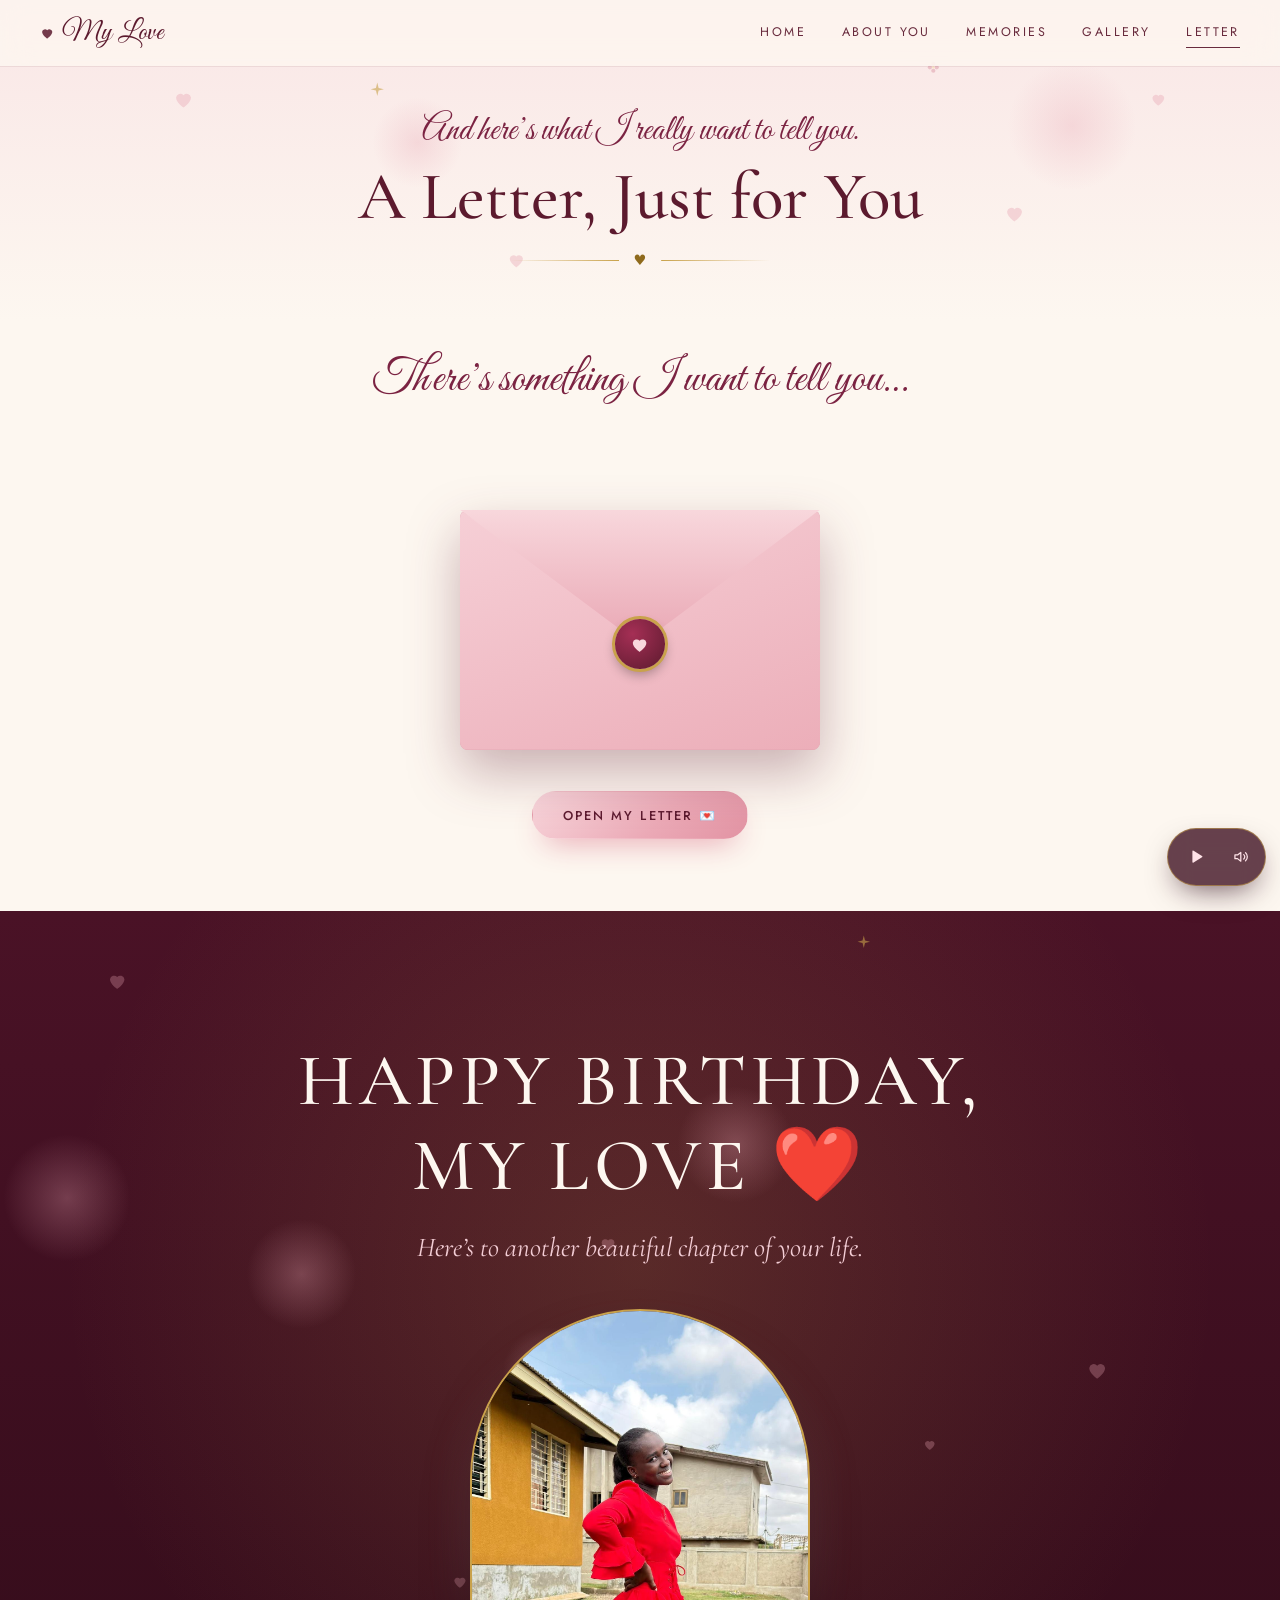
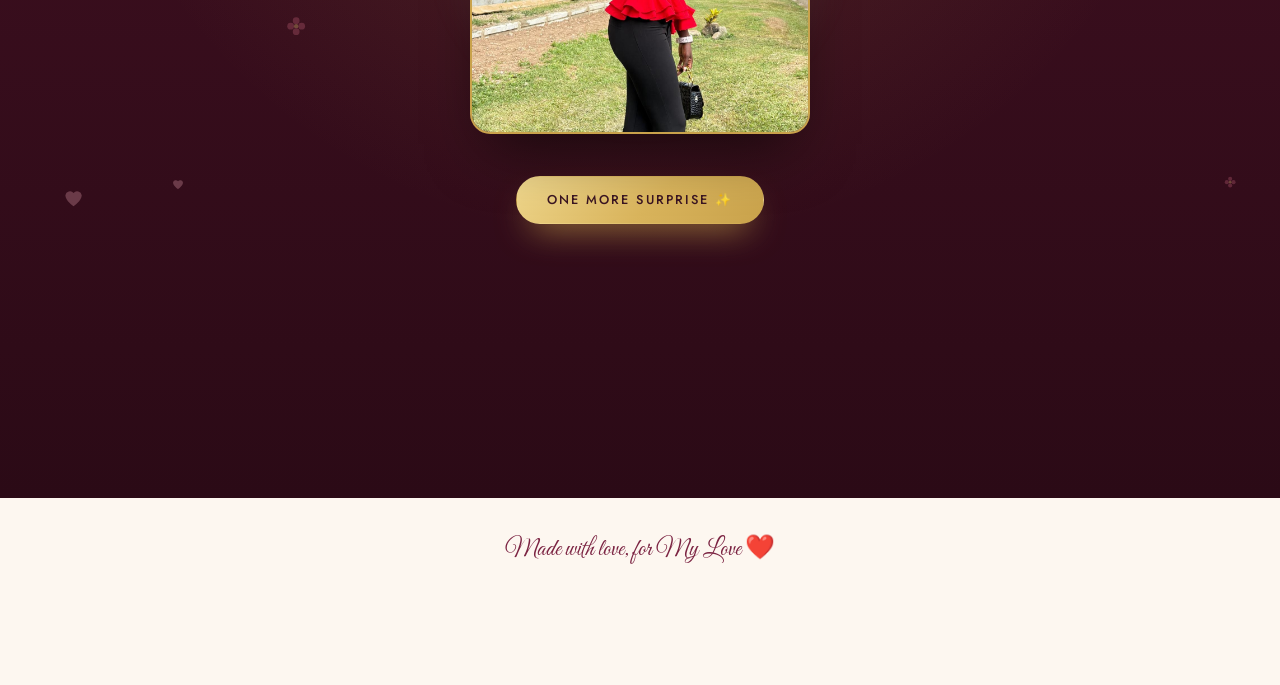
==== letter.html @ f504a747 "Initial commit" ====
<!DOCTYPE html>
<html lang="en">
<head>
  <meta charset="utf-8">
  <meta name="viewport" content="width=device-width, initial-scale=1, viewport-fit=cover">
  <title>A Letter For You 💌</title>
  <meta name="description" content="A letter, just for you.">
  <meta name="theme-color" content="#5c1a2e">
  <meta name="robots" content="noindex, nofollow"><!-- a private gift: keep it out of search engines -->
  <link rel="icon" href="data:image/svg+xml,%3Csvg xmlns='http://www.w3.org/2000/svg' viewBox='0 0 24 24'%3E%3Cpath fill='%237b2342' d='M12 21s-8.5-5.6-8.5-11.4A4.9 4.9 0 0 1 12 7.2a4.9 4.9 0 0 1 8.5 2.4C20.5 15.4 12 21 12 21z'/%3E%3C/svg%3E">
  <link rel="preconnect" href="https://fonts.googleapis.com">
  <link rel="preconnect" href="https://fonts.gstatic.com" crossorigin>
  <link href="https://fonts.googleapis.com/css2?family=Cormorant+Garamond:ital,wght@0,400;0,500;0,600;1,400;1,500&amp;family=Great+Vibes&amp;family=Jost:wght@300;400;500&amp;display=swap" rel="stylesheet">
  <link rel="stylesheet" href="css/style.css">
  <script>
    /* Runs before first paint so the page never flashes the wrong state. */
    (function (d) {
      d.classList.add('js');
      try { if (sessionStorage.getItem('bdayOpened') === '1') d.classList.add('is-open'); } catch (e) {}
    })(document.documentElement);
  </script>
</head>
<body data-page="letter">
  <a class="skip-link" href="#main">Skip to content</a>

  <header class="site-header" id="siteHeader">
    <div class="site-header__inner">
      <a class="brand" href="index.html" aria-label="Home"><svg viewBox="0 0 24 24" aria-hidden="true" focusable="false"><path d="M12 21s-8.5-5.6-8.5-11.4A4.9 4.9 0 0 1 12 7.2a4.9 4.9 0 0 1 8.5 2.4C20.5 15.4 12 21 12 21z"/></svg><span data-name>My Love</span></a>
      <button class="menu-btn" id="menuBtn" type="button" aria-label="Open menu" aria-expanded="false" aria-controls="siteNav"><span></span><span></span></button>
      <nav class="site-nav" id="siteNav" aria-label="Main">
        <ul>
          <li><a href="index.html">Home</a></li>
          <li><a href="index.html#about">About You</a></li>
          <li><a href="memories.html">Memories</a></li>
          <li><a href="gallery.html">Gallery</a></li>
          <li><a href="letter.html" aria-current="page">Letter</a></li>
        </ul>
      </nav>
    </div>
  </header>

  <main id="main" tabindex="-1">

    <section class="page-head" aria-labelledby="pageTitle">
      <div class="ambient" data-ambient="8" aria-hidden="true"></div>
      <div class="container">
        <p class="kicker">And here’s what I really want to tell you.</p>
        <h1 id="pageTitle">A Letter, Just for You</h1>
        <div class="divider" aria-hidden="true">♥</div>
      </div>
    </section>

    <section class="letter-stage container" aria-label="Love letter">
      <div class="envelope-wrap" id="envelopeWrap">
        <p class="letter-prompt script">There’s something I want to tell you…</p>
        <div class="envelope" id="envelope" aria-hidden="true">
          <div class="envelope__back"></div>
          <div class="envelope__letter"></div>
          <div class="envelope__front"></div>
          <div class="envelope__flap"></div>
          <div class="envelope__seal"><svg viewBox="0 0 24 24" aria-hidden="true" focusable="false"><path d="M12 21s-8.5-5.6-8.5-11.4A4.9 4.9 0 0 1 12 7.2a4.9 4.9 0 0 1 8.5 2.4C20.5 15.4 12 21 12 21z"/></svg></div>
        </div>
        <button class="btn btn--primary" id="openLetterBtn" type="button" aria-expanded="false" aria-controls="letterPaper">Open My Letter 💌</button>
      </div>

      <article class="letter-paper paper" id="letterPaper" tabindex="-1" aria-label="Your letter" hidden>
        <!-- ✏️✏️✏️ EDIT YOUR LETTER HERE ✏️✏️✏️
             The text below is only a placeholder — replace it with your own personal message.
             • Each <p> is one paragraph (keep the class names on the greeting / closing / sign-off).
             • Add or remove <p> lines freely.  It is revealed word by word when she opens the letter. -->
        <div class="letter__body" id="letterBody">
          <p class="letter__greeting">My love,</p>
          <p>Happy Birthday to someone who means so much to me…</p>
          <p>I hope this new chapter of your life brings you happiness, growth, peace and everything your heart deserves.</p>
          <p>Thank you for being you.</p>
          <p class="letter__closing">Happy Birthday, beautiful. ❤️</p>
          <p class="letter__sign script">Forever yours, <span data-from>Kobby</span></p>
        </div>
        <!-- /EDIT YOUR LETTER -->
        <p class="todo-note">✏️ <strong>Note to you:</strong> this is placeholder text. Replace it with your own message in <code>letter.html</code> (search for “EDIT YOUR LETTER HERE”). This note disappears when you set <code>showEditNotes: false</code> in <code>js/script.js</code>.</p>
      </article>
    </section>

    <!-- ============ FINALE ============ -->
    <section class="finale" id="finale" aria-labelledby="finaleTitle">
      <div class="ambient" data-ambient="14" aria-hidden="true"></div>
      <div class="container finale__inner">
        <h2 class="finale__title" id="finaleTitle">Happy Birthday, <span data-name>My Love</span> ❤️</h2>
        <p class="finale__sub">Here’s to another beautiful chapter of your life.</p>
        <figure class="finale__photo reveal">
          <!-- ✏️ FINALE PHOTO: her best photograph (assets/images/hero.jpg by default) -->
          <img src="assets/images/hero.jpg" width="1200" height="2133" loading="lazy" decoding="async"
               alt="Her smiling over her shoulder in a red ruffled top, standing on a sunny lawn">
        </figure>
        <button class="btn btn--gold" id="finaleBtn" type="button">One More Surprise ✨</button>
        <!-- ✏️ EDIT the final message in data-message -->
        <p class="finale__msg" id="finaleMsg" aria-live="polite" data-message="I hope you know just how special you are to me. ❤️"></p>
      </div>
    </section>
  </main>

  <footer class="site-footer">
    <p class="script">Made with love, for <span data-name>My Love</span> ❤️</p>
  </footer>

  <!-- effects layers + music (shared by every page) -->
  <div class="fx" id="fx" aria-hidden="true"></div>
  <canvas id="confetti" aria-hidden="true"></canvas>

  <div class="music" id="music" role="group" aria-label="Background music">
    <button class="music__toggle" id="musicToggle" type="button" aria-label="Play music" aria-pressed="false">
      <span class="music__ring"></span><span class="music__ring"></span>
      <svg class="i-play" viewBox="0 0 24 24" aria-hidden="true" focusable="false"><path d="M8 5.5v13a1 1 0 0 0 1.5.86l10.5-6.5a1 1 0 0 0 0-1.72L9.5 4.64A1 1 0 0 0 8 5.5z"/></svg>
      <svg class="i-pause" viewBox="0 0 24 24" aria-hidden="true" focusable="false"><rect x="6" y="5" width="4.2" height="14" rx="1.2"/><rect x="13.8" y="5" width="4.2" height="14" rx="1.2"/></svg>
    </button>
    <button class="music__mute" id="musicMute" type="button" aria-label="Mute music" aria-pressed="false">
      <svg class="i-vol" viewBox="0 0 24 24" aria-hidden="true" focusable="false"><path d="M4 9.5v5h3.5l4.5 3.5V6L7.5 9.5H4z"/><path d="M16 9a4 4 0 0 1 0 6M18.5 6.5a7.5 7.5 0 0 1 0 11"/></svg>
      <svg class="i-mute" viewBox="0 0 24 24" aria-hidden="true" focusable="false"><path d="M4 9.5v5h3.5l4.5 3.5V6L7.5 9.5H4z"/><path d="M16 9.5l5 5M21 9.5l-5 5"/></svg>
    </button>
  </div>

  <script src="js/script.js" defer></script>
</body>
</html>
---- css/style.css ----
/* ==========================================================================
   BIRTHDAY WEBSITE — STYLES
   --------------------------------------------------------------------------
   ✏️ CUSTOMISE COLOURS: change the variables in the :root block below
      (or override them from js/script.js → birthdayConfig.colors).
   Sections:
     1  Tokens        2  Base          3  Layout        4  Header & menu
     5  Buttons       6  Hero          7  Countdown     8  About
     9  Page heads    10 Timeline      11 Gallery       12 Lightbox
     13 Reasons       14 Love letter   15 Finale        16 Music button
     17 Effects       18 Reveal & page transitions       19 Reduced motion
   ========================================================================== */

/* 1 · TOKENS ------------------------------------------------------------ */
:root {
  /* ✏️ Palette */
  --blush: #f9e6e6;
  --rose: #e8a5b3;
  --rose-deep: #c9667d;
  --wine: #5c1a2e;
  --burgundy: #7b2342;
  --cream: #fdf7f0;
  --gold: #c9a24b;
  --gold-deep: #8f6a1c;

  --blush-soft: #fbeeee;
  --ink: #3a1522;
  --ink-soft: #6b4452;

  /* Type */
  --font-serif: "Cormorant Garamond", "Cormorant", Georgia, "Times New Roman", serif;
  --font-sans: "Jost", system-ui, -apple-system, "Segoe UI", Roboto, Helvetica, Arial, sans-serif;
  --font-script: "Great Vibes", "Snell Roundhand", "Apple Chancery", cursive;

  --radius: 20px;
  --shadow-soft: 0 10px 30px -14px rgba(92, 26, 46, 0.35);
  --shadow-lift: 0 26px 50px -20px rgba(92, 26, 46, 0.5);
  --ease: cubic-bezier(0.22, 0.7, 0.2, 1);
  --header-h: 4.25rem;
}

/* 2 · BASE -------------------------------------------------------------- */
*, *::before, *::after { box-sizing: border-box; }

html {
  -webkit-text-size-adjust: 100%;
  scroll-behavior: smooth;
  overflow-x: clip;
}
html.lb-open, html.menu-open { overflow: hidden; }

body {
  margin: 0;
  font-family: var(--font-sans);
  font-size: 1.0625rem;
  font-weight: 400;
  line-height: 1.7;
  color: var(--ink);
  background: var(--cream);
  overflow-x: clip;
  -webkit-font-smoothing: antialiased;
}

img { display: block; max-width: 100%; height: auto; }

h1, h2, h3 {
  margin: 0;
  font-family: var(--font-serif);
  font-weight: 500;
  line-height: 1.1;
  color: var(--wine);
  text-wrap: balance;
}
p { margin: 0 0 1.1em; }
a { color: var(--burgundy); }

:focus-visible {
  outline: 3px solid var(--gold);
  outline-offset: 3px;
  border-radius: 6px;
}

.sr-only {
  position: absolute; width: 1px; height: 1px; padding: 0; margin: -1px;
  overflow: hidden; clip: rect(0, 0, 0, 0); white-space: nowrap; border: 0;
}
.skip-link {
  position: fixed; left: 1rem; top: -4rem; z-index: 200;
  background: var(--wine); color: #fff; padding: .7rem 1.1rem; border-radius: 999px;
  text-decoration: none; transition: top .25s;
}
.skip-link:focus { top: 1rem; }

.script { font-family: var(--font-script); font-weight: 400; }

/* 3 · LAYOUT ------------------------------------------------------------ */
.container { width: min(1120px, 100% - 2.5rem); margin-inline: auto; }
.section { position: relative; padding: clamp(4rem, 10vw, 7.5rem) 0; }
#main { outline: none; }

.kicker {
  margin: 0 0 .5rem;
  font-family: var(--font-script);
  font-size: clamp(1.6rem, 5.5vw, 2.2rem);
  line-height: 1.2;
  color: var(--burgundy);
}

.divider {
  display: flex; align-items: center; justify-content: center; gap: .9rem;
  max-width: 260px; margin: 1.2rem auto;
  color: var(--gold-deep); font-size: .9rem; line-height: 1;
}
.divider::before, .divider::after {
  content: ""; height: 1px; flex: 1;
  background: linear-gradient(90deg, transparent, var(--gold));
}
.divider::after { transform: scaleX(-1); }

.paper {
  background-color: #fffaf3;
  background-image: url("data:image/svg+xml,%3Csvg xmlns='http://www.w3.org/2000/svg' width='160' height='160'%3E%3Cfilter id='n'%3E%3CfeTurbulence type='fractalNoise' baseFrequency='.8' numOctaves='2' stitchTiles='stitch'/%3E%3CfeColorMatrix values='0 0 0 0 .36 0 0 0 0 .1 0 0 0 0 .18 0 0 0 .08 0'/%3E%3C/filter%3E%3Crect width='100%25' height='100%25' filter='url(%23n)'/%3E%3C/svg%3E");
}

.next-link { text-align: center; padding: 0 0 clamp(3.5rem, 8vw, 6rem); }

.site-footer {
  text-align: center; padding: 2rem 1rem calc(5.5rem + env(safe-area-inset-bottom));
  font-size: .85rem; color: var(--ink-soft); background: var(--cream);
}
.site-footer .script { font-size: 1.5rem; color: var(--burgundy); }

/* 4 · HEADER & MENU ----------------------------------------------------- */
.site-header {
  position: fixed; inset: 0 0 auto 0; z-index: 50;
  padding: max(.6rem, env(safe-area-inset-top)) 1.1rem .6rem;
  color: #fff;
  transition: color .4s ease;
}
/* glass background lives on a pseudo-element so the header itself never becomes
   a containing block for the fixed mobile menu */
.site-header::before {
  content: ""; position: absolute; inset: 0; z-index: -1;
  background: rgba(253, 247, 240, 0.8);
  -webkit-backdrop-filter: blur(14px) saturate(1.2);
  backdrop-filter: blur(14px) saturate(1.2);
  box-shadow: 0 1px 0 rgba(92, 26, 46, 0.08);
  opacity: 0; transition: opacity .4s ease;
}
.site-header.is-solid { color: var(--wine); }
.site-header.is-solid::before { opacity: 1; }
html.menu-open .site-header { color: var(--cream); }
html.menu-open .site-header::before { opacity: 0; }

.site-header__inner {
  max-width: 1200px; margin-inline: auto; min-height: 2.9rem;
  display: flex; align-items: center; justify-content: space-between; gap: 1rem;
}
.brand {
  display: inline-flex; align-items: center; gap: .45rem;
  font-family: var(--font-script); font-size: 1.75rem; line-height: 1;
  color: inherit; text-decoration: none;
}
.brand svg { width: .9rem; height: .9rem; fill: currentColor; opacity: .85; }

.site-nav ul { display: flex; gap: 2.2rem; margin: 0; padding: 0; list-style: none; }
.site-nav a {
  position: relative; display: inline-block; padding: .55rem 0;
  font-size: .78rem; letter-spacing: .2em; text-transform: uppercase;
  color: inherit; text-decoration: none; opacity: .92;
}
.site-nav a::after {
  content: ""; position: absolute; left: 0; right: 0; bottom: .25rem; height: 1px;
  background: currentColor; transform: scaleX(0); transform-origin: left;
  transition: transform .4s var(--ease);
}
.site-nav a:hover::after, .site-nav a[aria-current="page"]::after { transform: scaleX(1); }

.menu-btn {
  display: none; position: relative; width: 46px; height: 46px; padding: 0;
  border: 0; border-radius: 50%; background: transparent; color: inherit; cursor: pointer;
}
.menu-btn span {
  position: absolute; left: 12px; right: 12px; height: 1.5px; background: currentColor;
  transition: transform .4s var(--ease), top .4s var(--ease);
}
.menu-btn span:nth-child(1) { top: 19px; }
.menu-btn span:nth-child(2) { top: 26px; }
.menu-btn[aria-expanded="true"] span:nth-child(1) { top: 22px; transform: rotate(45deg); }
.menu-btn[aria-expanded="true"] span:nth-child(2) { top: 22px; transform: rotate(-45deg); }

@media (max-width: 859px) {
  .menu-btn { display: block; }
  .site-nav {
    position: fixed; inset: 0; z-index: -1;
    display: flex; align-items: center; justify-content: center;
    background:
      radial-gradient(circle at 80% 15%, rgba(232, 165, 179, .28), transparent 55%),
      linear-gradient(160deg, #6a1f38, #35101c);
    opacity: 0; visibility: hidden;
    transition: opacity .45s ease, visibility 0s linear .45s;
  }
  .site-nav.is-open { opacity: 1; visibility: visible; transition-delay: 0s; }
  .site-nav ul { flex-direction: column; align-items: center; gap: 1.1rem; }
  .site-nav a {
    font-family: var(--font-serif); font-size: 2.1rem; letter-spacing: .04em;
    text-transform: none; color: var(--cream); opacity: 0; transform: translateY(14px);
    transition: opacity .6s ease, transform .6s var(--ease);
  }
  .site-nav.is-open a { opacity: 1; transform: none; }
  .site-nav.is-open li:nth-child(2) a { transition-delay: .06s; }
  .site-nav.is-open li:nth-child(3) a { transition-delay: .12s; }
  .site-nav.is-open li:nth-child(4) a { transition-delay: .18s; }
  .site-nav.is-open li:nth-child(5) a { transition-delay: .24s; }
}

/* 5 · BUTTONS ----------------------------------------------------------- */
.btn {
  display: inline-flex; align-items: center; justify-content: center; gap: .6rem;
  min-height: 3rem; padding: .95rem 1.9rem;
  border: 1px solid transparent; border-radius: 999px; cursor: pointer;
  font: 500 .8rem/1.2 var(--font-sans); letter-spacing: .16em; text-transform: uppercase;
  text-align: center; text-decoration: none;
  transition: transform .35s var(--ease), box-shadow .35s ease, background .35s ease, color .35s ease;
}
.btn:hover { transform: translateY(-2px); }
.btn:active { transform: translateY(0) scale(.98); }
.btn[disabled] { cursor: default; opacity: .75; transform: none; }

.btn--primary {
  color: var(--wine);
  background: linear-gradient(135deg, #f8d7dc, #eba9b6 60%, #e293a3);
  box-shadow: 0 14px 30px -12px rgba(226, 147, 163, .9);
}
.btn--wine { color: #fff; background: var(--burgundy); box-shadow: 0 14px 28px -14px rgba(92, 26, 46, .8); }
.btn--wine:hover { background: var(--wine); }
.btn--gold {
  color: var(--ink);
  background: linear-gradient(135deg, #f0d88e, #d9b45c 55%, #c9a24b);
  box-shadow: 0 16px 34px -14px rgba(201, 162, 75, .9);
}

/* 6 · HERO (home) ------------------------------------------------------- */
.hero {
  position: relative; isolation: isolate; overflow: hidden;
  min-height: 100vh; min-height: 100svh;
  display: grid; align-items: end;
  color: #fff; background: var(--wine);
}
.hero__img {
  position: absolute; inset: 0; z-index: -2; width: 100%; height: 100%;
  object-fit: cover; object-position: 52% 20%;
  transform: scale(1.07); animation: heroZoom 16s ease-out forwards;
}
.hero__shade {
  position: absolute; inset: 0; z-index: -1;
  background:
    linear-gradient(to top, rgba(44, 8, 24, .94) 0%, rgba(92, 26, 46, .6) 36%, rgba(92, 26, 46, .12) 66%, rgba(44, 8, 24, .5) 100%);
}
.hero__stage {
  grid-area: 1 / 1; align-self: end; width: 100%; max-width: 40rem; margin-inline: auto;
  padding: 6rem 1.25rem calc(5.4rem + env(safe-area-inset-bottom));
  text-align: center;
  transition: opacity .9s var(--ease), transform .9s var(--ease), filter .9s ease, visibility 0s linear .9s;
}
.eyebrow {
  margin: 0 0 1rem; font-size: .78rem; letter-spacing: .32em; text-transform: uppercase;
  color: #ffd9de;
}
.hero__title {
  margin: 0 0 1.1rem; font-family: var(--font-serif); font-weight: 500; line-height: 1.02;
  font-size: clamp(2.5rem, 11.5vw, 5.4rem); color: #fff;
  text-shadow: 0 4px 30px rgba(44, 8, 24, .45);
}
.hero__title .name {
  display: block; margin-top: .05em;
  font-family: var(--font-script); font-weight: 400; font-size: 1.15em; color: #ffd9de;
  overflow-wrap: anywhere;
}
.hero__lead { margin: 0 0 .3rem; font-family: var(--font-serif); font-size: clamp(1.4rem, 5vw, 1.9rem); font-style: italic; color: #fff; }
.hero__sub { margin: 0 0 1.9rem; font-size: clamp(1.45rem, 5vw, 1.8rem); color: #ffd9de; line-height: 1.3; }

/* intro ⇄ reveal stage switching (state lives on <html class="is-open">) */
.js .hero__stage--reveal { opacity: 0; visibility: hidden; transform: translateY(26px); pointer-events: none; }
.js.is-open .hero__stage--intro {
  opacity: 0; visibility: hidden; transform: translateY(-18px) scale(.98); filter: blur(6px); pointer-events: none;
}
.js.is-open .hero__stage--reveal {
  opacity: 1; visibility: visible; transform: none; pointer-events: auto;
  transition-delay: .5s, .5s, .5s, 0s;
}
.js:not(.is-open) .hero__stage--intro > * { animation: riseIn 1.1s var(--ease) both; }
.js:not(.is-open) .hero__stage--intro > :nth-child(1) { animation-delay: .25s; }
.js:not(.is-open) .hero__stage--intro > :nth-child(2) { animation-delay: .45s; }
.js:not(.is-open) .hero__stage--intro > :nth-child(3) { animation-delay: .75s; }
.js:not(.is-open) .hero__stage--intro > :nth-child(4) { animation-delay: .95s; }
.js:not(.is-open) .hero__stage--intro > :nth-child(5) { animation-delay: 1.2s; }
#openBtn { animation: riseIn 1.1s var(--ease) 1.2s both, glowPulse 3.4s ease-in-out 2.6s infinite; }

.reveal__title { font-size: clamp(2rem, 8vw, 3.4rem); color: #fff; margin-bottom: .9rem; outline: none; text-shadow: 0 4px 24px rgba(44, 8, 24, .4); }
.reveal__text { max-width: 30rem; margin: 0 auto 1.4rem; color: #fbe9ec; font-size: 1.05rem; }

@media (min-width: 900px) {
  .hero { align-items: center; }
  .hero__shade {
    background:
      linear-gradient(to right, rgba(44, 8, 24, .88) 0%, rgba(92, 26, 46, .55) 38%, rgba(92, 26, 46, .05) 68%),
      linear-gradient(to top, rgba(44, 8, 24, .55), transparent 40%);
  }
  .hero__stage {
    align-self: center; max-width: 40rem; margin-inline: 0;
    margin-left: clamp(2rem, 9vw, 9rem); text-align: left; padding-block: 7rem 4rem;
  }
  .hero__img { object-position: 50% 18%; }
  .reveal__text { margin-inline: 0; }
}

.scroll-hint {
  display: inline-grid; place-items: center; width: 3rem; height: 3rem; margin-top: 1.3rem;
  border: 1px solid rgba(255, 255, 255, .45); border-radius: 50%; color: #fff; text-decoration: none;
  animation: bob 2.6s ease-in-out infinite;
}
.scroll-hint svg { width: 1.1rem; height: 1.1rem; fill: none; stroke: currentColor; stroke-width: 1.6; }

/* short phones (e.g. 320×568, 375×667): tighten the hero so the button stays clear of the music pill */
@media (max-width: 899px) and (max-height: 720px) {
  .hero__stage { padding-top: 4.6rem; }
  .eyebrow { margin-bottom: .6rem; }
  .hero__title { font-size: clamp(2.1rem, 9.5vw, 3.2rem); margin-bottom: .7rem; }
  .hero__lead { font-size: 1.3rem; }
  .hero__sub { font-size: 1.35rem; margin-bottom: 1.1rem; }
  .reveal__title { font-size: clamp(1.7rem, 7vw, 2.4rem); margin-bottom: .6rem; }
  .reveal__text { font-size: .95rem; line-height: 1.55; margin-bottom: .9rem; }
  .countdown { margin-top: .8rem; }
  .scroll-hint { margin-top: .8rem; }
}

@media (max-width: 899px) and (max-height: 600px) {
  .hero__stage { padding-top: 4rem; }
  .eyebrow { display: none; }
  .hero__title { font-size: 2rem; margin-bottom: .5rem; }
  .hero__sub { margin-bottom: .8rem; }
}

/* 7 · COUNTDOWN --------------------------------------------------------- */
.glass {
  background: rgba(255, 255, 255, .12);
  border: 1px solid rgba(255, 255, 255, .3);
  -webkit-backdrop-filter: blur(14px); backdrop-filter: blur(14px);
  border-radius: 22px;
}
.countdown { margin-top: 1.3rem; padding: 1rem .9rem 1.1rem; text-align: center; }
.countdown__label { margin: 0 0 .7rem; font-family: var(--font-serif); font-style: italic; font-size: 1.25rem; color: #fff; }
.countdown__grid { display: grid; grid-template-columns: repeat(4, minmax(0, 1fr)); gap: .4rem; }
.countdown__grid[hidden] { display: none; }
.countdown__grid span {
  display: block; font-family: var(--font-serif); font-weight: 500; line-height: 1;
  font-size: clamp(1.7rem, 8.5vw, 2.7rem); font-variant-numeric: tabular-nums; color: #fff;
}
.countdown__grid small { display: block; margin-top: .35rem; font-size: .62rem; letter-spacing: .2em; text-transform: uppercase; color: #ffd9de; }
@media (max-width: 359px) { .countdown__grid small { letter-spacing: .08em; font-size: .58rem; } }
.countdown.is-today .countdown__label { font-size: clamp(1.5rem, 6vw, 2rem); margin: 0; }

/* the rest of the home page appears only after the surprise is opened */
.js:not(.is-open) .home-rest { display: none; }

/* 8 · ABOUT (home) ------------------------------------------------------ */
.about { background: linear-gradient(180deg, var(--cream), var(--blush-soft)); overflow: hidden; scroll-margin-top: 3rem; }
.about__grid { position: relative; display: grid; gap: 3rem; align-items: center; }
.arch { position: relative; isolation: isolate; width: min(100%, 400px); margin: 0 auto; }
.arch::before {
  content: ""; position: absolute; inset: 14px -14px -14px 14px; z-index: -1;
  border: 1.5px solid var(--gold); border-radius: 999px 999px 30px 30px;
}
.arch img {
  width: 100%; aspect-ratio: 3 / 4; object-fit: cover; object-position: 50% 20%;
  border-radius: 999px 999px 28px 28px; box-shadow: var(--shadow-lift);
}
.about__text h2 { font-size: clamp(2.3rem, 8vw, 3.8rem); }
.about__text .divider { margin-left: 0; }
.about__text p { font-size: 1.1rem; color: var(--ink); }
.about__text .signature { font-size: 2rem; color: var(--burgundy); margin: 1.4rem 0 1.8rem; line-height: 1.2; }
.about__cta { display: flex; flex-wrap: wrap; gap: .8rem; }
@media (max-width: 859px) {
  .about__text { text-align: center; }
  .about__text .divider { margin-inline: auto; }
  .about__cta { justify-content: center; }
}
@media (min-width: 860px) {
  .about__grid { grid-template-columns: 5fr 6fr; gap: 5.5rem; }
}

/* ambient floating decorations (hearts, sparkles, flowers, glow) */
.ambient { position: absolute; inset: 0; z-index: 0; pointer-events: none; overflow: hidden; }
.about__grid, .finale__inner { position: relative; z-index: 1; }
.amb { position: absolute; display: block; animation: floatY var(--dur, 10s) ease-in-out var(--delay, 0s) infinite alternate; }
.amb svg { width: 100%; height: 100%; display: block; }
.amb--heart { color: var(--rose); opacity: .38; }
.amb--sparkle { color: var(--gold); opacity: .6; animation-name: twinkle; }
.amb--flower { color: var(--rose-deep); opacity: .3; animation-name: sway; }
.amb--dot { border-radius: 50%; background: radial-gradient(circle, rgba(232, 165, 179, .55), transparent 70%); opacity: .55; }
.hero .amb--heart { color: #ffc2cc; opacity: .45; }
.hero .amb--sparkle { color: #ffe9b3; }
.hero .amb--flower { color: #ffd0d8; opacity: .35; }
.hero .amb--dot { background: radial-gradient(circle, rgba(255, 210, 220, .4), transparent 70%); }
.finale .amb--heart { color: var(--rose); opacity: .3; }

/* 9 · PAGE HEADS -------------------------------------------------------- */
.page-head {
  position: relative; overflow: hidden; text-align: center;
  padding: calc(var(--header-h) + 2.6rem) 0 2.2rem;
  background: linear-gradient(180deg, var(--blush) 0%, var(--cream) 100%);
}
.page-head .container { position: relative; z-index: 1; }
.page-head h1 { font-size: clamp(2.2rem, 8.6vw, 4.2rem); }
.page-head p.lead { max-width: 32rem; margin: 0 auto; color: var(--ink-soft); }

/* 10 · TIMELINE (memories) --------------------------------------------- */
.timeline { padding: 1.5rem 0 4.5rem; }
.timeline__list { position: relative; display: grid; gap: 2.6rem; margin: 0; padding: 0; list-style: none; }
.timeline__list::before {
  content: ""; position: absolute; left: 11px; top: 0; bottom: 0; width: 2px;
  background: linear-gradient(to bottom, var(--rose), var(--gold) 70%, transparent);
}
.memory { position: relative; padding-left: 2.8rem; }
.memory__dot {
  position: absolute; left: 0; top: 1.5rem; width: 24px; height: 24px; border-radius: 50%;
  background: var(--cream); border: 2px solid var(--rose-deep);
  display: grid; place-items: center; box-shadow: 0 0 0 5px rgba(232, 165, 179, .25);
}
.memory__dot::after { content: ""; width: 8px; height: 8px; border-radius: 50%; background: var(--burgundy); }
.memory__card {
  overflow: hidden; border-radius: var(--radius); box-shadow: var(--shadow-soft);
  border: 1px solid rgba(201, 162, 75, .28);
  transition: transform .5s var(--ease), box-shadow .5s ease;
}
.memory__card:hover { transform: translateY(-4px); box-shadow: var(--shadow-lift); }
.memory__photo { overflow: hidden; }
.memory__photo img {
  width: 100%; aspect-ratio: 4 / 4.4; object-fit: cover; object-position: var(--pos, 50% 25%);
  transition: transform 1s var(--ease);
}
.memory__card:hover .memory__photo img { transform: scale(1.05); }
.memory__body { padding: 1.4rem 1.4rem 1.7rem; }
.memory__date {
  display: inline-block; margin: 0 0 .7rem; padding: .25rem .8rem; border-radius: 999px;
  background: var(--blush); color: var(--burgundy);
  font-size: .72rem; letter-spacing: .18em; text-transform: uppercase;
}
.memory__body h2 { font-size: clamp(1.7rem, 6vw, 2.15rem); margin-bottom: .45rem; }
.memory__body p:last-child { margin: 0; color: var(--ink-soft); }

@media (min-width: 900px) {
  .timeline__list { gap: 4.5rem; }
  .timeline__list::before { left: 50%; transform: translateX(-1px); }
  .memory { padding-left: 0; display: grid; grid-template-columns: 1fr 1fr; }
  .memory__dot { left: 50%; transform: translateX(-50%); top: 2rem; }
  .memory__card { grid-column: 1; margin-right: 3.6rem; }
  .memory:nth-child(even) .memory__card { grid-column: 2; margin-right: 0; margin-left: 3.6rem; }
  .memory__photo img { aspect-ratio: 4 / 3.4; }
}

/* 11 · GALLERY ---------------------------------------------------------- */
.gallery { columns: 2; column-gap: 12px; padding: 1rem 0 3.5rem; }
@media (min-width: 700px) { .gallery { columns: 3; column-gap: 18px; } }
.g-item {
  position: relative; margin: 0 0 12px; overflow: hidden; break-inside: avoid;
  border-radius: 18px; box-shadow: var(--shadow-soft); background: var(--blush);
  transition: opacity .9s var(--ease), transform .5s var(--ease), box-shadow .5s ease;
}
@media (min-width: 700px) { .g-item { margin-bottom: 18px; } }
.g-item:hover { transform: translateY(-5px); box-shadow: var(--shadow-lift); }
.g-open { display: block; width: 100%; margin: 0; padding: 0; border: 0; background: none; line-height: 0; cursor: zoom-in; }
.g-open img { width: 100%; height: auto; transition: transform .9s var(--ease); }
.g-item:hover .g-open img { transform: scale(1.06); }
.g-item figcaption { display: none; }
@media (hover: hover) {
  .g-item figcaption {
    display: block; position: absolute; inset: auto 0 0 0; padding: 2.5rem 1rem .9rem; pointer-events: none;
    font-family: var(--font-serif); font-style: italic; font-size: 1.2rem; line-height: 1.25; color: #fff;
    background: linear-gradient(to top, rgba(44, 8, 24, .78), transparent);
    opacity: 0; transform: translateY(8px); transition: opacity .45s ease, transform .45s var(--ease);
  }
  .g-item:hover figcaption, .g-item:focus-within figcaption { opacity: 1; transform: none; }
}

/* 12 · LIGHTBOX --------------------------------------------------------- */
.lightbox {
  position: fixed; inset: 0; z-index: 100;
  display: grid; place-items: center; padding: 1rem 1rem 5.5rem;
  background: rgba(30, 6, 16, .94);
  -webkit-backdrop-filter: blur(10px); backdrop-filter: blur(10px);
  opacity: 0; visibility: hidden; touch-action: pan-y pinch-zoom;
  transition: opacity .35s ease, visibility 0s linear .35s;
}
.lightbox.is-open { opacity: 1; visibility: visible; transition-delay: 0s; }
.lb-fig { margin: 0; max-width: 100%; text-align: center; }
.lb-img {
  max-width: 100%; max-height: calc(100vh - 10.5rem); max-height: calc(100dvh - 10.5rem);
  width: auto; height: auto; margin-inline: auto; object-fit: contain;
  border-radius: 12px; box-shadow: 0 30px 80px -20px rgba(0, 0, 0, .7);
  transition: opacity .3s ease, transform .4s var(--ease);
}
.lb-img.is-changing { opacity: 0; transform: scale(.98); }
.lb-cap { margin: 1rem auto 0; max-width: 34rem; min-height: 1.5em; font-family: var(--font-serif); font-style: italic; font-size: 1.35rem; line-height: 1.3; color: #fbe9ec; }
.lb-count { position: absolute; bottom: 1.9rem; left: 50%; transform: translateX(-50%); margin: 0; font-size: .78rem; letter-spacing: .25em; color: #e8c9d0; }
.lb-btn {
  position: absolute; display: grid; place-items: center; width: 3rem; height: 3rem; padding: 0;
  border: 1px solid rgba(255, 255, 255, .3); border-radius: 50%; cursor: pointer;
  color: #fff; background: rgba(255, 255, 255, .1);
  -webkit-backdrop-filter: blur(8px); backdrop-filter: blur(8px);
  transition: background .3s ease, transform .3s var(--ease);
}
.lb-btn:hover { background: rgba(255, 255, 255, .22); transform: scale(1.06); }
.lb-btn svg { width: 1.2rem; height: 1.2rem; fill: none; stroke: currentColor; stroke-width: 1.8; stroke-linecap: round; stroke-linejoin: round; }
.lb-close { top: max(1rem, env(safe-area-inset-top)); right: 1rem; }
.lb-prev { bottom: max(1rem, env(safe-area-inset-bottom)); left: 1rem; }
.lb-next { bottom: max(1rem, env(safe-area-inset-bottom)); right: 1rem; }
@media (min-width: 800px) {
  .lightbox { padding: 4.5rem 6rem 5rem; }
  .lb-img { max-height: calc(100vh - 12rem); max-height: calc(100dvh - 12rem); }
  .lb-prev, .lb-next { top: 50%; bottom: auto; margin-top: -1.5rem; }
  .lb-prev { left: 1.6rem; } .lb-next { right: 1.6rem; }
}

/* 13 · REASONS ---------------------------------------------------------- */
.reasons { background: linear-gradient(180deg, var(--cream), var(--blush)); }
.reasons__head { text-align: center; margin-bottom: 2.4rem; }
.reasons__head h2 { font-size: clamp(2rem, 7.4vw, 3.4rem); }
.reasons__grid { display: grid; grid-template-columns: repeat(2, minmax(0, 1fr)); gap: 12px; margin: 0; padding: 0; list-style: none; }
@media (max-width: 359px) { .reasons__grid { grid-template-columns: 1fr; } }
@media (min-width: 640px) { .reasons__grid { gap: 18px; } }
@media (min-width: 960px) { .reasons__grid { grid-template-columns: repeat(4, minmax(0, 1fr)); gap: 22px; } }
.reason {
  display: flex; flex-direction: column; align-items: center; justify-content: center; gap: .8rem;
  min-height: 9.5rem; padding: 1.4rem .9rem; text-align: center;
  border-radius: var(--radius); border: 1px solid rgba(201, 162, 75, .38);
  background: rgba(255, 255, 255, .62);
  -webkit-backdrop-filter: blur(8px); backdrop-filter: blur(8px);
  transition: opacity .9s var(--ease), transform .5s var(--ease), box-shadow .5s ease, background .4s ease;
}
.reason:hover { transform: translateY(-6px); box-shadow: var(--shadow-lift); background: rgba(255, 255, 255, .9); }
.reason svg {
  width: 2.1rem; height: 2.1rem; fill: none; stroke: var(--burgundy); stroke-width: 1.4;
  stroke-linecap: round; stroke-linejoin: round; transition: transform .5s var(--ease);
}
.reason:hover svg { transform: scale(1.18) rotate(-7deg); }
.reason h3 { font-size: clamp(1.15rem, 4.4vw, 1.5rem); line-height: 1.15; }

/* 14 · LOVE LETTER ------------------------------------------------------ */
.letter-stage { padding: 1rem 0 4.5rem; text-align: center; }
.envelope-wrap { transition: opacity .6s ease, transform .6s var(--ease); }
.envelope-wrap.is-gone { opacity: 0; transform: translateY(18px) scale(.97); pointer-events: none; }
.letter-prompt { margin: 1rem 0 0; font-size: clamp(1.9rem, 7vw, 2.8rem); line-height: 1.2; color: var(--burgundy); }

.envelope {
  position: relative; width: min(86vw, 360px); aspect-ratio: 3 / 2; margin: 6.4rem auto 2.6rem;
  filter: drop-shadow(0 22px 26px rgba(92, 26, 46, .32));
}
.envelope > * { position: absolute; }
.envelope__back { inset: 0; border-radius: 8px; background: #d99aa8; }
.envelope__letter {
  left: 7%; right: 7%; top: 8%; height: 82%; z-index: 1; border-radius: 4px;
  background-color: #fffaf3;
  background-image: repeating-linear-gradient(transparent 0 15px, rgba(123, 35, 66, .12) 15px 16px);
  box-shadow: 0 2px 8px rgba(92, 26, 46, .15);
  transition: transform 1s var(--ease) .45s;
}
.envelope__front {
  inset: 0; z-index: 2; border-radius: 8px;
  background: linear-gradient(160deg, #f6cfd6, #ecaeb9);
  clip-path: polygon(0 0, 50% 52%, 100% 0, 100% 100%, 0 100%);
}
.envelope__flap {
  left: 0; right: 0; top: 0; height: 56%; z-index: 3;
  background: linear-gradient(#f8d7dc, #e9a7b4);
  clip-path: polygon(0 0, 100% 0, 50% 100%);
  transform-origin: top center; transition: transform .9s var(--ease), z-index 0s linear .35s;
}
.envelope__seal {
  left: 50%; top: 56%; z-index: 4; width: 3.1rem; height: 3.1rem; margin: -1.55rem 0 0 -1.55rem;
  display: grid; place-items: center; border-radius: 50%; color: #f8d7dc;
  background: radial-gradient(circle at 35% 30%, #a52f55, var(--wine));
  box-shadow: 0 0 0 3px var(--gold), 0 6px 12px rgba(0, 0, 0, .3);
  transition: opacity .4s ease .1s, transform .6s var(--ease);
}
.envelope__seal svg { width: 1.2rem; height: 1.2rem; fill: currentColor; }
.envelope.is-open .envelope__flap { transform: rotateX(180deg); z-index: 0; }
.envelope.is-open .envelope__letter { transform: translateY(-48%); }
.envelope.is-open .envelope__seal { opacity: 0; transform: scale(.4); }

.letter-paper {
  position: relative; width: min(100%, 680px); margin: 0 auto; padding: 2.6rem 1.5rem 2.3rem;
  text-align: left; border-radius: 6px; scroll-margin-top: 5.5rem; outline: none;
  border: 1px solid rgba(201, 162, 75, .35);
  box-shadow: 0 30px 60px -28px rgba(92, 26, 46, .55), 0 0 0 8px rgba(255, 255, 255, .45);
  opacity: 0; transform: translateY(34px) scale(.98);
  transition: opacity 1s var(--ease), transform 1s var(--ease);
}
.letter-paper[hidden] { display: none; }
.letter-paper.is-shown { opacity: 1; transform: none; }
.letter-paper::before {
  content: "♥"; position: absolute; top: -1.05rem; left: 50%; transform: translateX(-50%);
  width: 2.1rem; height: 2.1rem; display: grid; place-items: center; border-radius: 50%;
  background: var(--burgundy); color: #f8d7dc; box-shadow: 0 0 0 3px var(--gold); font-size: .95rem;
}
.letter__body { font-family: var(--font-serif); font-size: clamp(1.28rem, 4.6vw, 1.6rem); line-height: 1.6; color: var(--ink); }
.letter__body p { margin: 0 0 1.1em; }
.letter__greeting { font-family: var(--font-script); font-size: 1.9em; line-height: 1.1; color: var(--burgundy); }
.letter__closing { font-style: italic; color: var(--burgundy); }
.letter__sign { margin: 1.6rem 0 0; text-align: right; font-size: 2.1rem; line-height: 1.1; color: var(--burgundy); }
.todo-note {
  margin: 1.4rem 0 0; padding: .8rem 1rem; border: 1px dashed var(--rose-deep); border-radius: 10px;
  font: 400 .85rem/1.5 var(--font-sans); color: var(--ink-soft); background: rgba(232, 165, 179, .12);
}
@media (min-width: 700px) { .letter-paper { padding: 4rem 4.2rem 3.4rem; } }

/* soft word-by-word reveal ("typewriter") */
.js .letter__body .w { display: inline-block; opacity: 0; filter: blur(4px); transform: translateY(4px); transition: opacity .7s ease, filter .7s ease, transform .7s var(--ease); transition-delay: 0s; }
.js .letter__body.is-typing .w { opacity: 1; filter: none; transform: none; transition-delay: calc(var(--i) * var(--step, 90ms)); }
.js .letter__body.is-instant .w { transition-delay: 0s; transition-duration: .25s; }

/* 15 · FINALE ----------------------------------------------------------- */
.finale {
  position: relative; overflow: hidden; text-align: center; color: var(--cream);
  padding: clamp(4.5rem, 12vw, 8rem) 0 clamp(4.5rem, 12vw, 8rem);
  background:
    radial-gradient(circle at 50% 30%, rgba(201, 162, 75, .18), transparent 55%),
    linear-gradient(180deg, #4a1226, #2b0a16);
}
.finale__title {
  font-size: clamp(1.9rem, 8.6vw, 4.6rem); letter-spacing: .06em; text-transform: uppercase;
  color: var(--cream); overflow-wrap: anywhere; line-height: 1.15;
}
.finale__sub { margin: 1rem auto 2.4rem; font-family: var(--font-serif); font-style: italic; font-size: clamp(1.3rem, 4.6vw, 1.7rem); color: #f3cdd5; max-width: 28rem; }
.finale__photo { position: relative; isolation: isolate; width: min(78vw, 340px); margin: 0 auto 2.6rem; }
.finale__photo::before {
  content: ""; position: absolute; inset: -18px; z-index: -1; border-radius: 50% 50% 26px 26px / 38% 38% 26px 26px;
  background: radial-gradient(circle, rgba(232, 165, 179, .5), transparent 70%); filter: blur(14px);
  animation: glowPulse 4s ease-in-out infinite;
}
.finale__photo img {
  width: 100%; aspect-ratio: 4 / 5; object-fit: cover; object-position: 50% 18%;
  border-radius: 200px 200px 24px 24px; border: 2px solid var(--gold); box-shadow: 0 30px 60px -20px rgba(0, 0, 0, .6);
}
.finale__msg {
  min-height: 3.4em; margin: 2rem auto 0; max-width: 30rem;
  font-family: var(--font-serif); font-style: italic; font-size: clamp(1.5rem, 5.4vw, 2.1rem); line-height: 1.3; color: #ffe3e8;
  opacity: 0; transform: translateY(14px); transition: opacity 1.4s var(--ease), transform 1.4s var(--ease);
}
.finale__msg.is-shown { opacity: 1; transform: none; }

/* 16 · MUSIC BUTTON ----------------------------------------------------- */
.music {
  position: fixed; z-index: 60;
  right: max(.9rem, env(safe-area-inset-right)); bottom: max(.9rem, env(safe-area-inset-bottom));
  display: flex; align-items: center; gap: .15rem; padding: .3rem;
  border-radius: 999px; border: 1px solid rgba(201, 162, 75, .55);
  background: rgba(60, 14, 30, .78);
  -webkit-backdrop-filter: blur(12px); backdrop-filter: blur(12px);
  box-shadow: 0 12px 30px -10px rgba(44, 8, 24, .7);
}
.music button {
  position: relative; display: grid; place-items: center; padding: 0; border: 0; border-radius: 50%;
  color: #ffe3e8; background: transparent; cursor: pointer; transition: background .3s ease, transform .3s var(--ease);
}
.music button:hover { background: rgba(255, 255, 255, .12); }
.music__toggle { width: 2.9rem; height: 2.9rem; }
.music__mute { width: 2.4rem; height: 2.4rem; }
.music svg { width: 1.2rem; height: 1.2rem; fill: currentColor; }
.music__mute svg { width: 1.1rem; height: 1.1rem; fill: none; stroke: currentColor; stroke-width: 1.7; stroke-linecap: round; stroke-linejoin: round; }
.music__toggle .i-pause, .music.is-playing .music__toggle .i-play { display: none; }
.music.is-playing .music__toggle .i-pause { display: block; }
.music__mute .i-mute, .music__mute[aria-pressed="true"] .i-vol { display: none; }
.music__mute[aria-pressed="true"] .i-mute { display: block; }
.music__ring {
  position: absolute; inset: 0; border-radius: 50%; border: 2px solid var(--gold); opacity: 0; pointer-events: none;
}
.music.is-playing .music__ring { animation: ripple 2.2s ease-out infinite; }
.music.is-playing .music__ring + .music__ring { animation-delay: 1.1s; }
.music.is-unavailable { opacity: .6; }

/* 17 · EFFECTS ---------------------------------------------------------- */
.fx { position: fixed; inset: 0; z-index: 70; overflow: hidden; pointer-events: none; }
.fx-heart {
  position: absolute; bottom: -40px; color: var(--c, #e8a5b3);
  animation: rise var(--d, 7s) linear forwards; will-change: transform, opacity;
}
.fx-heart svg { width: 100%; height: 100%; fill: currentColor; display: block; }
#confetti { position: fixed; inset: 0; z-index: 71; width: 100%; height: 100%; pointer-events: none; }

@keyframes heroZoom { to { transform: scale(1); } }
@keyframes riseIn { from { opacity: 0; transform: translateY(22px); filter: blur(5px); } to { opacity: 1; transform: none; filter: none; } }
@keyframes glowPulse { 0%, 100% { opacity: .7; } 50% { opacity: 1; } }
@keyframes bob { 0%, 100% { transform: translateY(0); } 50% { transform: translateY(7px); } }
@keyframes floatY { from { transform: translate3d(0, 0, 0) rotate(-6deg); } to { transform: translate3d(var(--dx, 12px), -26px, 0) rotate(8deg); } }
@keyframes sway { from { transform: translate3d(-6px, 0, 0) rotate(-14deg); } to { transform: translate3d(10px, -14px, 0) rotate(16deg); } }
@keyframes twinkle { 0%, 100% { transform: scale(.5) rotate(0); opacity: .15; } 50% { transform: scale(1) rotate(45deg); opacity: .85; } }
@keyframes ripple { 0% { transform: scale(1); opacity: .75; } 100% { transform: scale(1.7); opacity: 0; } }
@keyframes rise {
  0% { transform: translate3d(0, 0, 0) rotate(0); opacity: 0; }
  10% { opacity: .95; }
  100% { transform: translate3d(var(--sway, 30px), -112vh, 0) rotate(var(--rot, 20deg)); opacity: 0; }
}

/* 18 · REVEAL ON SCROLL & PAGE TRANSITIONS ------------------------------ */
.js .reveal:not(.in) { opacity: 0; transform: translateY(28px); }
.reveal { transition: opacity .9s var(--ease), transform .9s var(--ease); }

#main { transition: opacity .38s ease, transform .38s var(--ease), filter .38s ease; }
#main.is-leaving { opacity: 0; transform: translateY(10px) scale(.992); filter: blur(6px); }
#main.is-entering { animation: pageIn .7s var(--ease) both; }
@keyframes pageIn { from { opacity: 0; transform: translateY(16px) scale(.996); filter: blur(7px); } to { opacity: 1; transform: none; filter: none; } }

/* 19 · REDUCED MOTION --------------------------------------------------- */
@media (prefers-reduced-motion: reduce) {
  html { scroll-behavior: auto; }
  *, *::before, *::after { animation-duration: .01ms !important; animation-iteration-count: 1 !important; animation-delay: 0s !important; transition-duration: .01ms !important; transition-delay: 0s !important; }
  .hero__img { transform: none; }
  .amb { animation: none !important; }
  .js .reveal:not(.in) { opacity: 1; transform: none; }
  .js .letter__body .w { opacity: 1; filter: none; transform: none; }
  .music.is-playing .music__ring { animation: none; opacity: .5; }
}
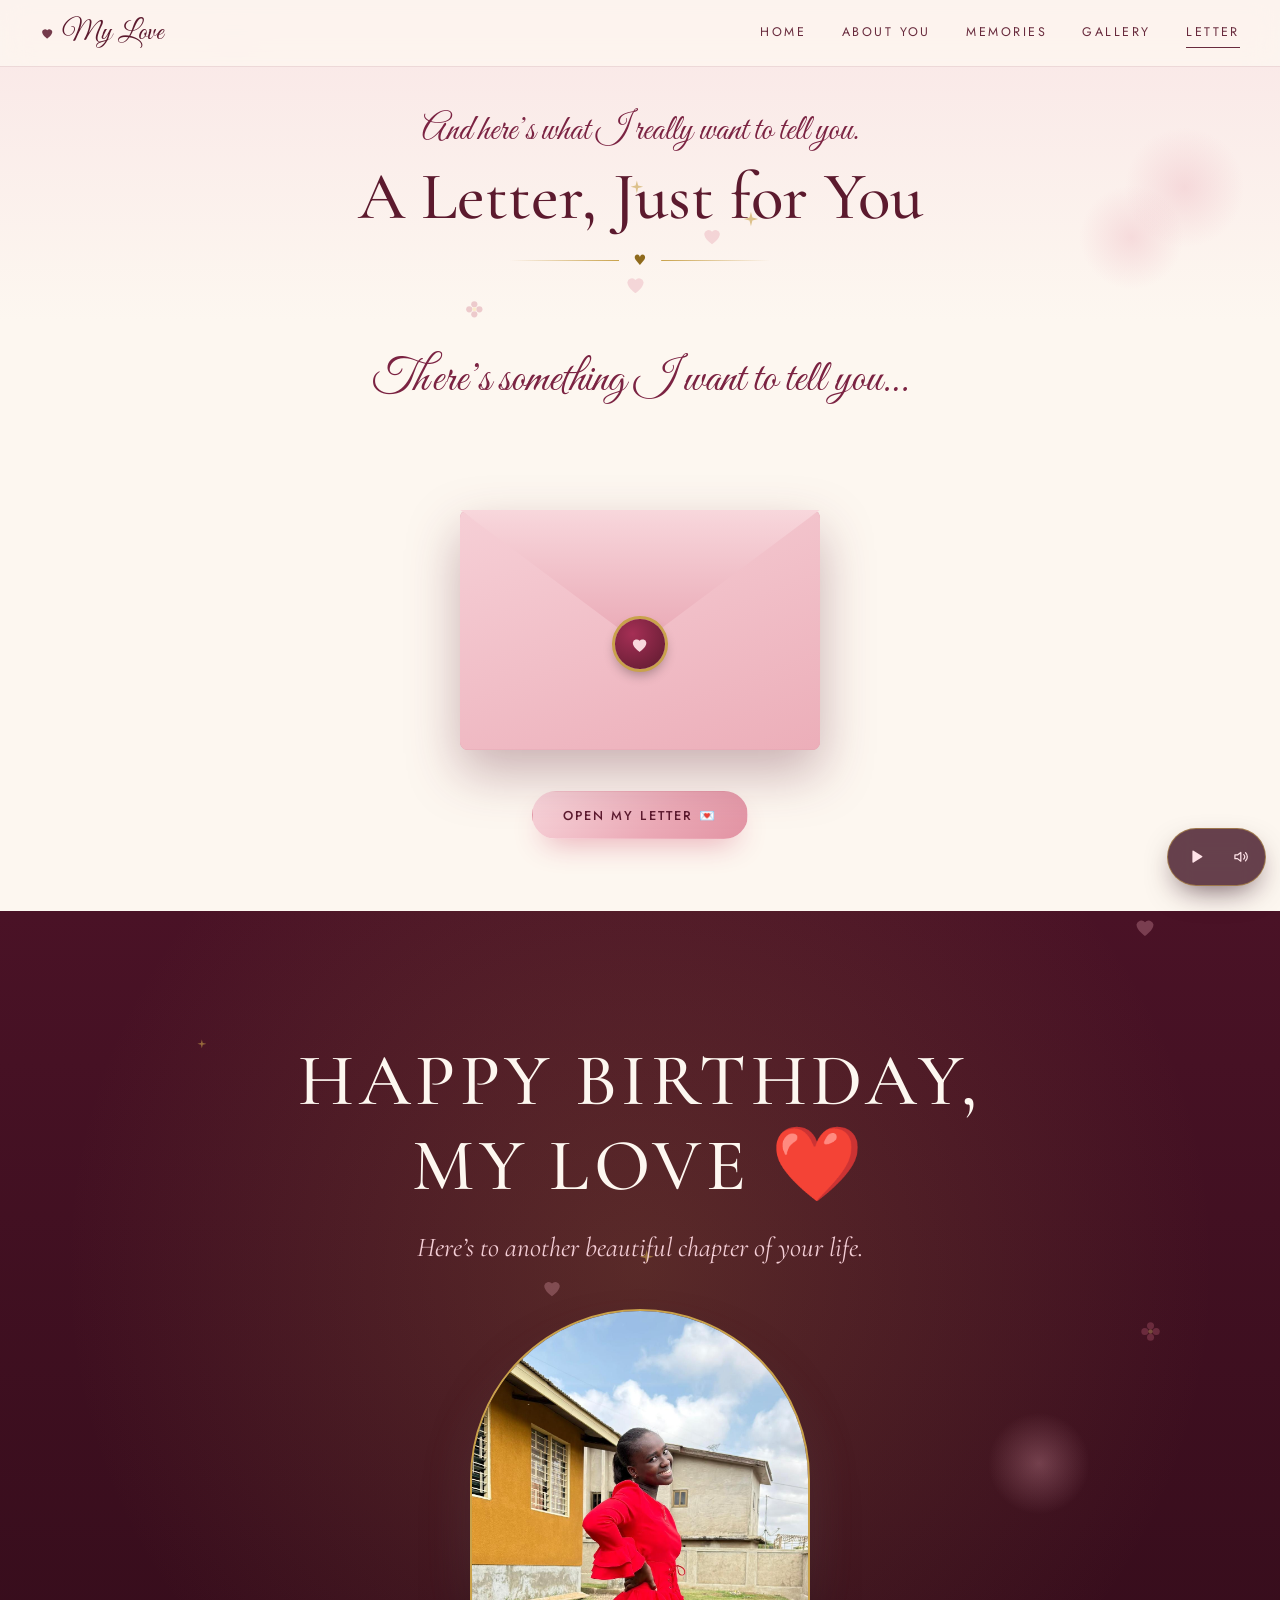
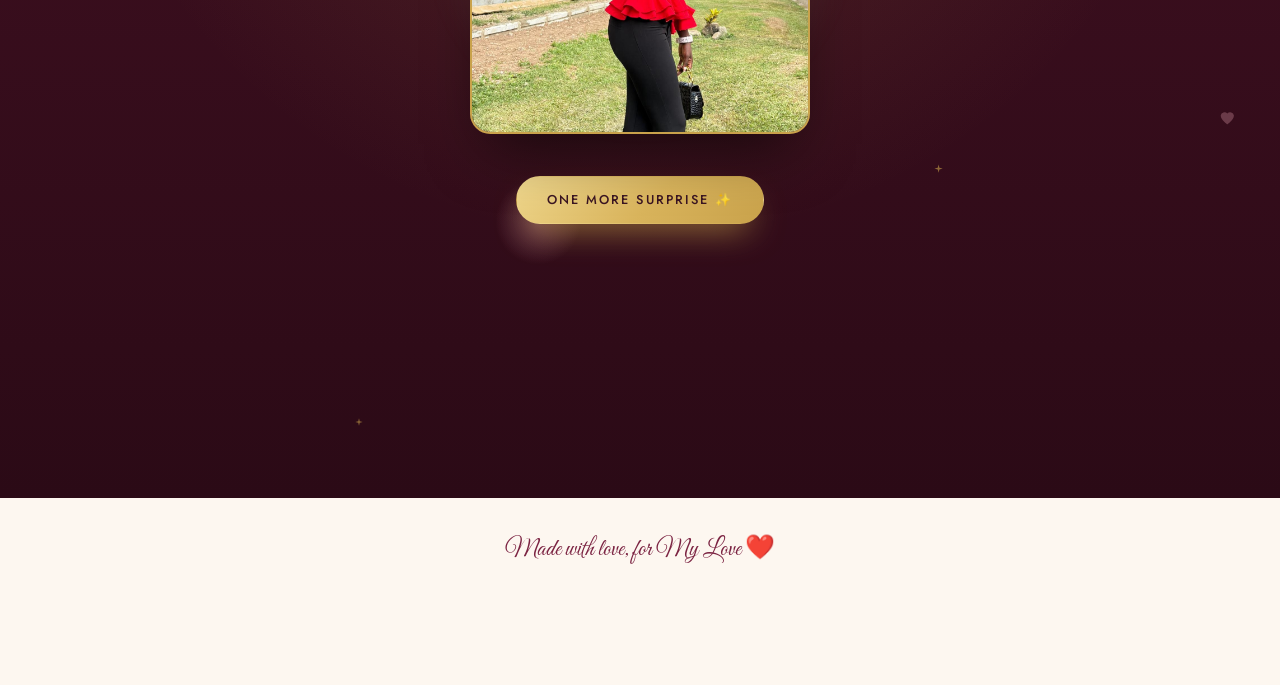
==== commit 14de0638: "Added letter to the letter.html Updated the letter content with a personalized birthday message." ====
--- a/letter.html
+++ b/letter.html
@@ -65,19 +65,18 @@
 
       <article class="letter-paper paper" id="letterPaper" tabindex="-1" aria-label="Your letter" hidden>
         <!-- ✏️✏️✏️ EDIT YOUR LETTER HERE ✏️✏️✏️
-             The text below is only a placeholder — replace it with your own personal message.
+             Your personal letter. Edit the text below any time.
              • Each <p> is one paragraph (keep the class names on the greeting / closing / sign-off).
              • Add or remove <p> lines freely.  It is revealed word by word when she opens the letter. -->
         <div class="letter__body" id="letterBody">
-          <p class="letter__greeting">My love,</p>
-          <p>Happy Birthday to someone who means so much to me…</p>
-          <p>I hope this new chapter of your life brings you happiness, growth, peace and everything your heart deserves.</p>
-          <p>Thank you for being you.</p>
-          <p class="letter__closing">Happy Birthday, beautiful. ❤️</p>
+          <p class="letter__greeting" style="font-size:1.3em;line-height:1.3">Happy birthday to the most beautiful woman in my life ❤️🎂🥰</p>
+          <p>I’m genuinely grateful that life brought you into mine. You’re beautiful, caring, wise, courageous, and you have such a beautiful heart. I hope this new chapter brings you genuine happiness, peace, growth, and everything your heart has been praying for.</p>
+          <p>I want you to know that you’re deeply appreciated, loved, and cherished, my queen 👸❤️. I’ll always be grateful for every conversation, every laugh, every little moment, and every memory we’re creating together. ❤️</p>
+          <p>May this year be your best one yet. Keep shining, keep being the amazing woman you are, and never forget how special you are to me.</p>
+          <p class="letter__closing">Happy birthday, my love. ❤️🎉🎂 I’m so happy I get to celebrate you today. 🥹❤️</p>
           <p class="letter__sign script">Forever yours, <span data-from>Kobby</span></p>
         </div>
         <!-- /EDIT YOUR LETTER -->
-        <p class="todo-note">✏️ <strong>Note to you:</strong> this is placeholder text. Replace it with your own message in <code>letter.html</code> (search for “EDIT YOUR LETTER HERE”). This note disappears when you set <code>showEditNotes: false</code> in <code>js/script.js</code>.</p>
       </article>
     </section>
 
